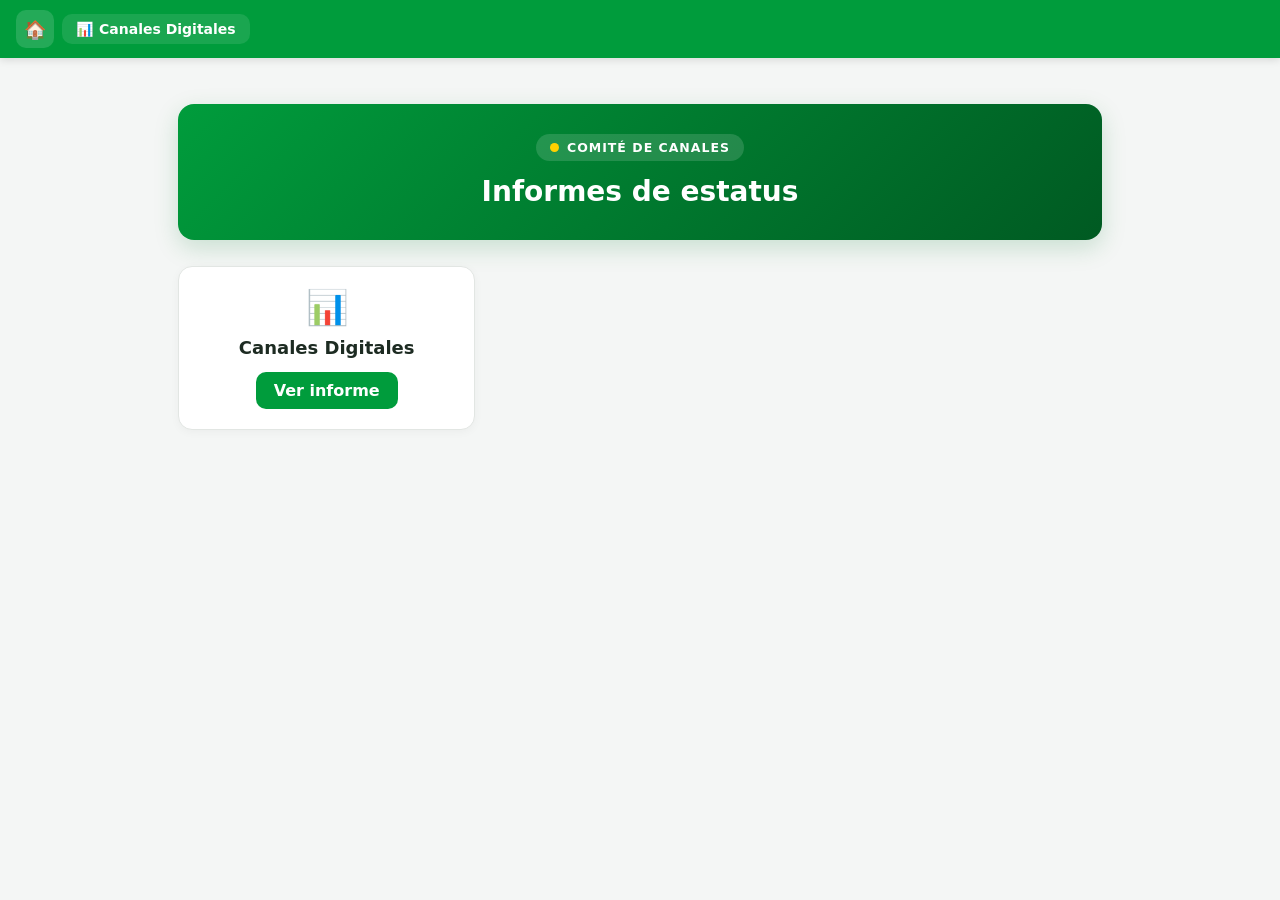
==== home.html @ f75ea68d "Informe Comité de Canales — Canales Digitales (KPIs, iniciativas, roadmap)" ====
<!DOCTYPE html>
<html lang="es">
<head>
<meta charset="UTF-8">
<meta name="viewport" content="width=device-width, initial-scale=1.0">
<title>Comité de Canales — Portada de informes</title>
<link rel="stylesheet" href="hubnav.css">
<style>
:root{--verde:#009C3C;--verde-md:#005A22;--amarillo:#FFD100;--bg:#F4F6F5;--bord:#E2E6E3;--muted:#5d6b63}
*{box-sizing:border-box}
body{margin:0;background:var(--bg);font-family:"Segoe UI",system-ui,Roboto,Arial,sans-serif;color:#1d2b22}
.wrap{max-width:960px;margin:0 auto;padding:24px 18px 60px}
.header{background:linear-gradient(135deg,var(--verde),var(--verde-md));color:#fff;border-radius:16px;
 padding:30px 22px;text-align:center;margin-top:22px;box-shadow:0 8px 24px rgba(0,120,46,.18)}
.eyebrow{display:inline-flex;gap:8px;align-items:center;background:rgba(255,255,255,.14);padding:6px 14px;
 border-radius:999px;font-size:12.5px;font-weight:700;letter-spacing:.08em}
.eyebrow .dot{width:9px;height:9px;border-radius:50%;background:var(--amarillo)}
.header h1{margin:14px 0 2px;font-size:28px}
.grid{display:grid;grid-template-columns:repeat(auto-fill,minmax(260px,1fr));gap:16px;margin-top:26px}
.card{background:#fff;border:1px solid var(--bord);border-radius:14px;padding:20px;text-align:center;
 box-shadow:0 2px 10px rgba(0,0,0,.04);transition:transform .12s,box-shadow .12s}
.card:hover{transform:translateY(-3px);box-shadow:0 8px 20px rgba(0,0,0,.08)}
.card .emoji{font-size:34px}
.card h3{margin:10px 0 14px;font-size:18px}
.card a{display:inline-block;background:var(--verde);color:#fff;text-decoration:none;font-weight:700;
 padding:9px 18px;border-radius:10px;transition:background .15s,color .15s}
.card a:hover{background:var(--amarillo);color:#00492A}
</style>
</head>
<body data-informe="home">
<div id="hub-nav"></div>
<div class="wrap">
  <div class="header">
    <span class="eyebrow"><span class="dot"></span>COMITÉ DE CANALES</span>
    <h1>Informes de estatus</h1>
  </div>
  <div class="grid" id="cards"></div>
</div>
<script src="informes.js"></script>
<script>
/* usa la misma lista central embebida en informes.js si estuviera expuesta;
   como fallback, pinta una tarjeta por el informe conocido */
(function(){
  var cards=[{emoji:'📊',nombre:'Canales Digitales',url:'Canales_Digitales.html'}];
  var c=document.getElementById('cards');
  c.innerHTML=cards.map(function(x){
    return '<div class="card"><div class="emoji">'+x.emoji+'</div><h3>'+x.nombre+'</h3>'+
      '<a href="'+x.url+'">Ver informe</a></div>';}).join('');
})();
</script>
</body>
</html>
---- hubnav.css ----
/* Barra de navegación transversal - Comité de Canales Seguros Bolívar */
#hub-nav{position:sticky;top:0;z-index:1000;background:#009C3C;display:flex;align-items:center;gap:8px;
  padding:10px 16px;box-shadow:0 2px 8px rgba(0,0,0,.12);flex-wrap:wrap}
#hub-nav .hn-home{display:inline-flex;align-items:center;justify-content:center;width:38px;height:38px;
  border-radius:10px;background:rgba(255,255,255,.14);color:#fff;text-decoration:none;font-size:18px;
  transition:background .15s}
#hub-nav .hn-home:hover{background:#FFD100;color:#00492A}
#hub-nav .hn-home:focus-visible{outline:3px solid #FFD100;outline-offset:2px}
#hub-nav .hn-btn{display:inline-flex;align-items:center;gap:6px;padding:8px 14px;border-radius:10px;
  color:#fff;text-decoration:none;font:600 14px/1 "Segoe UI",system-ui,Roboto,Arial,sans-serif;
  background:rgba(255,255,255,.10);transition:background .15s,color .15s;white-space:nowrap}
#hub-nav .hn-btn:hover{background:rgba(255,255,255,.22)}
#hub-nav .hn-btn.active{background:#FFD100;color:#00492A}
#hub-nav .hn-btn:focus-visible{outline:3px solid #FFD100;outline-offset:2px}
#hub-nav .hn-sep{flex:1}
@media(max-width:640px){#hub-nav{gap:6px;padding:8px 10px;overflow-x:auto}
  #hub-nav .hn-btn{padding:7px 10px;font-size:13px}}
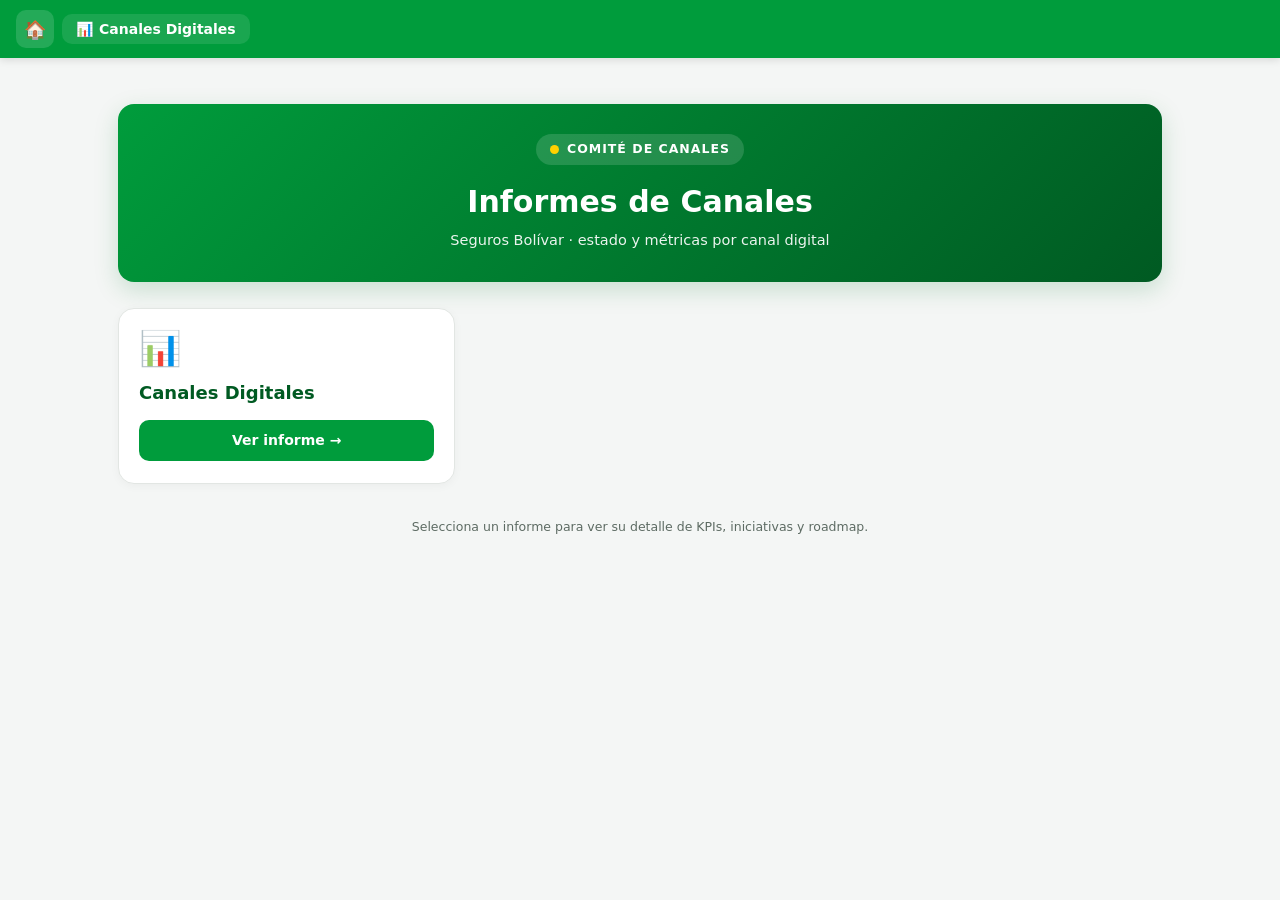
==== commit e667e9fa: "Publica rondas Ventas 1-3 y KPIs Tienda r4" ====
--- a/home.html
+++ b/home.html
@@ -1,52 +1,75 @@
 <!DOCTYPE html>
-<html lang="es">
-<head>
-<meta charset="UTF-8">
-<meta name="viewport" content="width=device-width, initial-scale=1.0">
-<title>Comité de Canales — Portada de informes</title>
+<html lang="es"><head>
+<meta charset="UTF-8"><meta name="viewport" content="width=device-width, initial-scale=1.0">
+<title>Comité de Canales — Informes</title>
 <link rel="stylesheet" href="hubnav.css">
 <style>
-:root{--verde:#009C3C;--verde-md:#005A22;--amarillo:#FFD100;--bg:#F4F6F5;--bord:#E2E6E3;--muted:#5d6b63}
+:root{--verde:#009C3C;--verde-osc:#00782E;--verde-md:#005A22;--verde-suave:#E7F4EC;--amarillo:#FFD100;
+ --bg:#F4F6F5;--bord:#E2E6E3;--txt:#1d2b22;--muted:#5d6b63}
 *{box-sizing:border-box}
-body{margin:0;background:var(--bg);font-family:"Segoe UI",system-ui,Roboto,Arial,sans-serif;color:#1d2b22}
-.wrap{max-width:960px;margin:0 auto;padding:24px 18px 60px}
+body{margin:0;background:var(--bg);color:var(--txt);font-family:"Segoe UI",system-ui,Roboto,Arial,sans-serif;line-height:1.5}
+.wrap{max-width:1080px;margin:0 auto;padding:24px 18px 60px}
 .header{background:linear-gradient(135deg,var(--verde),var(--verde-md));color:#fff;border-radius:16px;
- padding:30px 22px;text-align:center;margin-top:22px;box-shadow:0 8px 24px rgba(0,120,46,.18)}
-.eyebrow{display:inline-flex;gap:8px;align-items:center;background:rgba(255,255,255,.14);padding:6px 14px;
- border-radius:999px;font-size:12.5px;font-weight:700;letter-spacing:.08em}
+ padding:30px 22px;text-align:center;box-shadow:0 8px 24px rgba(0,120,46,.18);margin-top:22px}
+.eyebrow{display:inline-flex;align-items:center;gap:8px;background:rgba(255,255,255,.14);padding:6px 14px;border-radius:999px;font-size:12.5px;font-weight:700;letter-spacing:.08em}
 .eyebrow .dot{width:9px;height:9px;border-radius:50%;background:var(--amarillo)}
-.header h1{margin:14px 0 2px;font-size:28px}
+.header h1{margin:14px 0 6px;font-size:30px;font-weight:800}
+.header p{margin:0;font-size:14.5px;opacity:.92}
 .grid{display:grid;grid-template-columns:repeat(auto-fill,minmax(260px,1fr));gap:16px;margin-top:26px}
-.card{background:#fff;border:1px solid var(--bord);border-radius:14px;padding:20px;text-align:center;
+.card{background:#fff;border:1px solid var(--bord);border-radius:16px;padding:22px 20px;display:flex;flex-direction:column;gap:14px;
  box-shadow:0 2px 10px rgba(0,0,0,.04);transition:transform .12s,box-shadow .12s}
-.card:hover{transform:translateY(-3px);box-shadow:0 8px 20px rgba(0,0,0,.08)}
-.card .emoji{font-size:34px}
-.card h3{margin:10px 0 14px;font-size:18px}
-.card a{display:inline-block;background:var(--verde);color:#fff;text-decoration:none;font-weight:700;
- padding:9px 18px;border-radius:10px;transition:background .15s,color .15s}
-.card a:hover{background:var(--amarillo);color:#00492A}
-</style>
-</head>
+.card:hover{transform:translateY(-3px);box-shadow:0 8px 22px rgba(0,0,0,.09)}
+.card .ico{font-size:34px;line-height:1}
+.card .nombre{font-size:18px;font-weight:800;color:var(--verde-md)}
+.card .cta{margin-top:auto;display:inline-flex;align-items:center;justify-content:center;gap:7px;
+ background:var(--verde);color:#fff;text-decoration:none;font-weight:700;font-size:14px;
+ border-radius:10px;padding:10px 16px;transition:background .15s,color .15s}
+.card .cta:hover{background:var(--amarillo);color:#00492A}
+.card .cta:focus-visible{outline:3px solid var(--amarillo);outline-offset:2px}
+.sin-informes{grid-column:1/-1;text-align:center;color:var(--muted);margin:0}
+.footer{color:var(--muted);font-size:12.5px;text-align:center;margin-top:34px}
+@media(max-width:560px){.wrap{padding:14px 12px 44px}.header{padding:22px 14px}.header h1{font-size:23px}.grid{grid-template-columns:1fr}}
+</style></head>
 <body data-informe="home">
 <div id="hub-nav"></div>
 <div class="wrap">
-  <div class="header">
-    <span class="eyebrow"><span class="dot"></span>COMITÉ DE CANALES</span>
-    <h1>Informes de estatus</h1>
-  </div>
-  <div class="grid" id="cards"></div>
+ <div class="header">
+  <span class="eyebrow"><span class="dot"></span>COMITÉ DE CANALES</span>
+  <h1>Informes de Canales</h1>
+  <p>Seguros Bolívar · estado y métricas por canal digital</p>
+ </div>
+ <div class="grid" id="home-grid"></div>
+ <div class="footer">Selecciona un informe para ver su detalle de KPIs, iniciativas y roadmap.</div>
 </div>
 <script src="informes.js"></script>
 <script>
-/* usa la misma lista central embebida en informes.js si estuviera expuesta;
-   como fallback, pinta una tarjeta por el informe conocido */
 (function(){
-  var cards=[{emoji:'📊',nombre:'Canales Digitales',url:'Canales_Digitales.html'}];
-  var c=document.getElementById('cards');
-  c.innerHTML=cards.map(function(x){
-    return '<div class="card"><div class="emoji">'+x.emoji+'</div><h3>'+x.nombre+'</h3>'+
-      '<a href="'+x.url+'">Ver informe</a></div>';}).join('');
+ var EMPTY_MESSAGE='Sin informes disponibles por ahora.';
+ var ESCAPES={'&':'&amp;','<':'&lt;','>':'&gt;','"':'&quot;',"'":'&#39;'};
+ function escapeHtml(v){
+  if(v===null||v===undefined)return '';
+  return String(v).replace(/[&<>"']/g,function(ch){return ESCAPES[ch];});
+ }
+ function safeUrl(url){
+  var t=(url===null||url===undefined)?'':String(url);
+  if(t.replace(/^\s+|\s+$/g,'')==='')return '#';
+  return /^[\s\u0000-\u001f]*(javascript|data|vbscript):/i.test(t)?'#':t;
+ }
+ function renderCard(inf){
+  var e=(inf&&typeof inf==='object')?inf:{};
+  return '<div class="card"><div class="ico" aria-hidden="true">'+escapeHtml(e.emoji)+'</div>'
+   +'<div class="nombre">'+escapeHtml(e.nombre)+'</div>'
+   +'<a class="cta" href="'+escapeHtml(safeUrl(e.url))+'">Ver informe \u2192</a></div>';
+ }
+ function renderCards(lista){
+  if(!Array.isArray(lista)||lista.length===0){
+   return '<p class="sin-informes">'+EMPTY_MESSAGE+'</p>';
+  }
+  return lista.map(renderCard).join('');
+ }
+ var grid=document.getElementById('home-grid');
+ if(!grid)return;
+ grid.innerHTML=renderCards(window.INFORMES_LIST);
 })();
 </script>
-</body>
-</html>
+</body></html>
